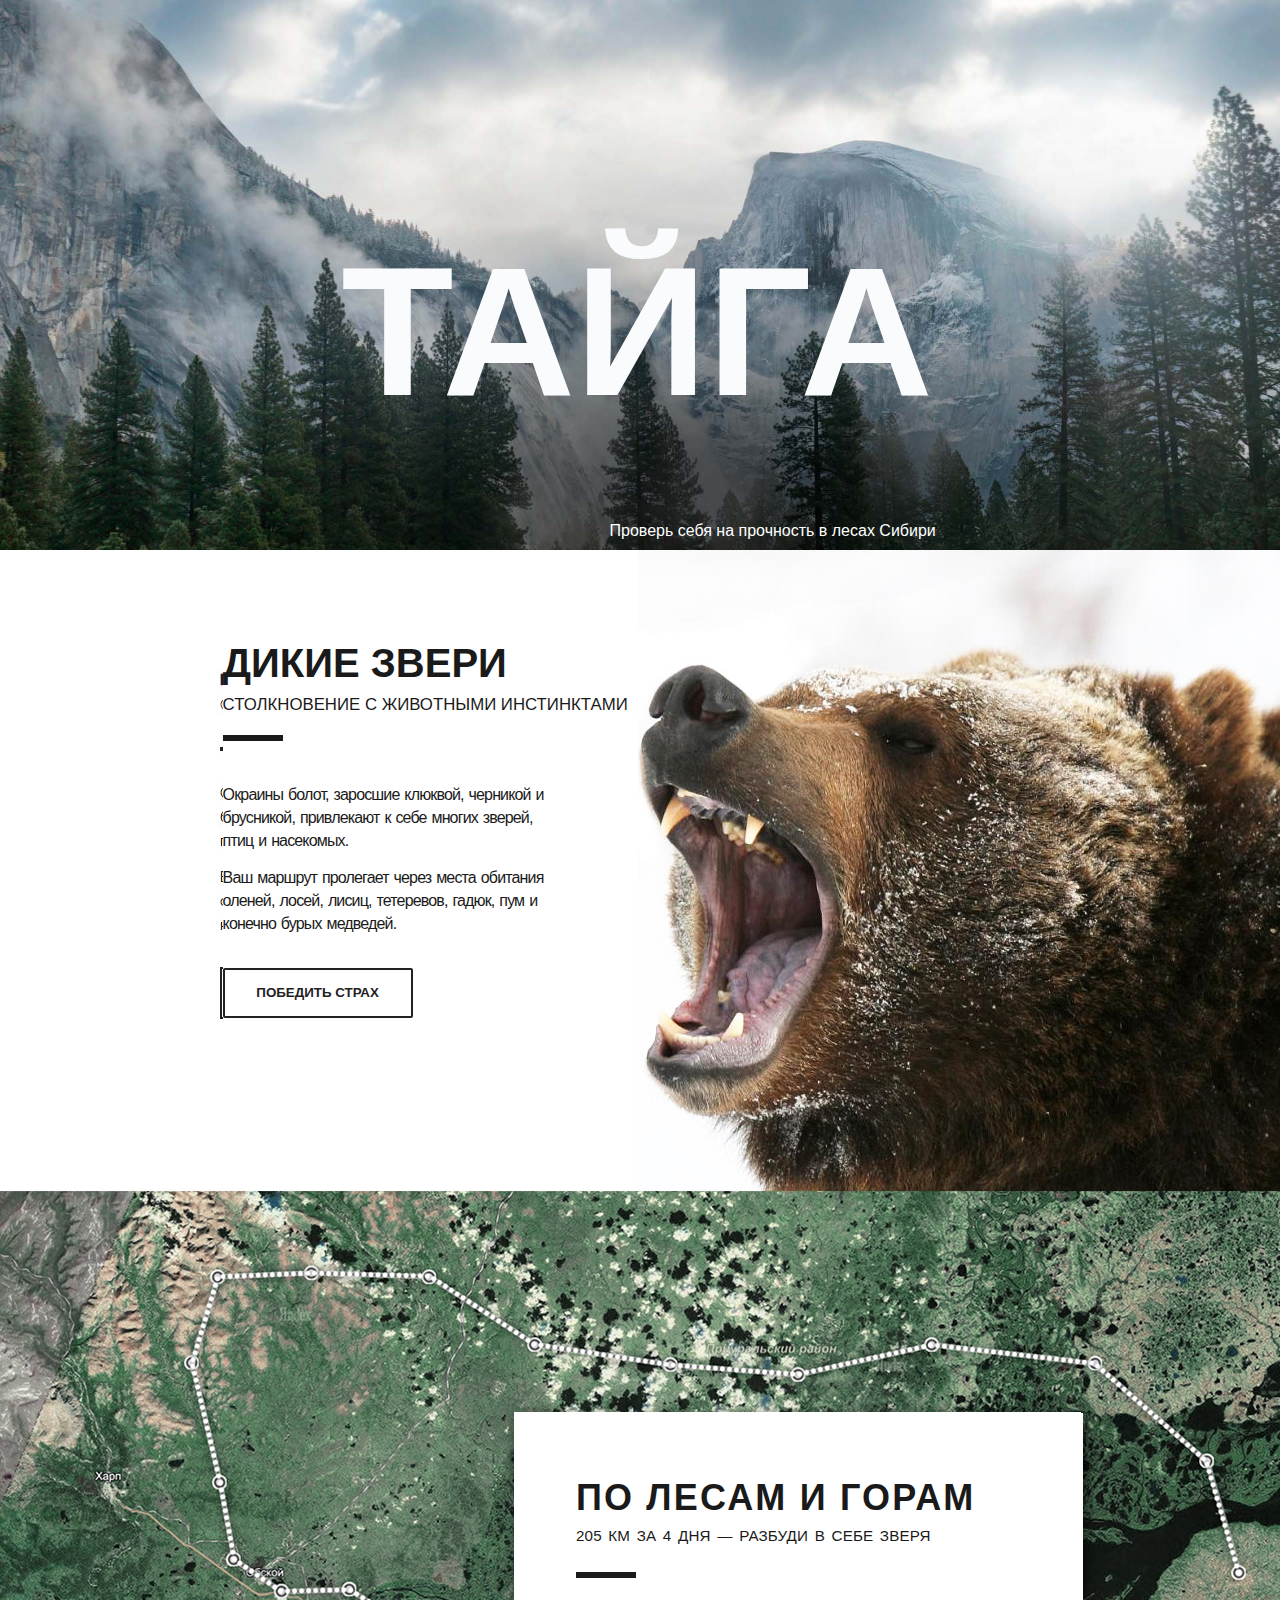
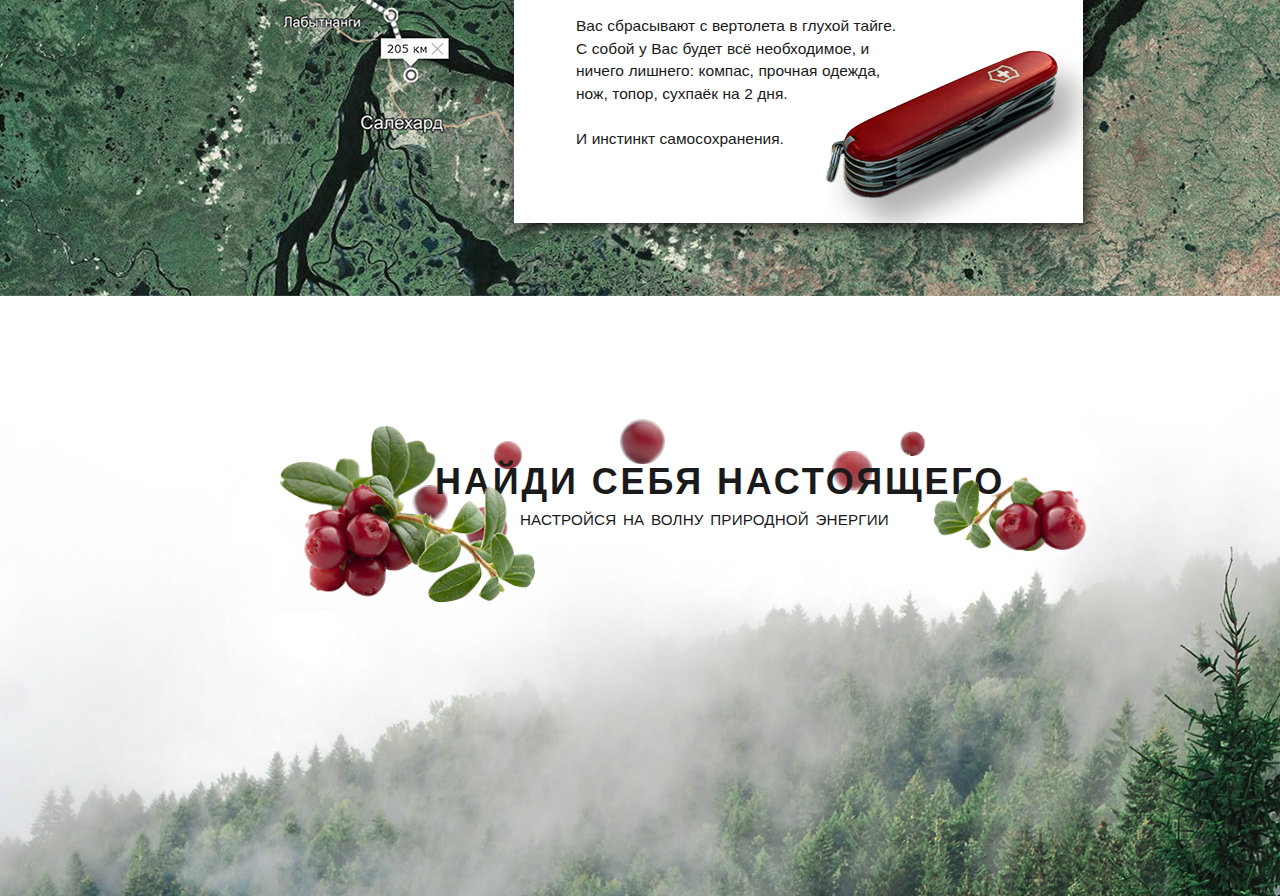
==== index.html @ 5189f790 "First complete WEB Project." ====
<!DOCTYPE html>
<html lang="ru">

<head>
    <meta charset="UTF-8">
    <meta http-equiv="X-UA-Compatible" content="IE=edge">
    <meta name="viewport" content="width=device-width, initial-scale=1.0">
    <link rel="stylesheet" href="css/style.css">
    <link rel="shortcut icon" href="img/favicon.png" type="image/x-icon">
    <title>Шаблон 001</title>
</head>

<body>

    <!-- Block - 1 -->

    <div class="block-1">
        <div class="img_wrap">
            <img src="img/taiga1.jpg" alt="">
        </div>
        <h1>ТАЙГА</h1>
        <blockquote>Проверь себя на прочность в лесах Сибири</blockquote>
        <button>Бросить вызов</button>
    </div>

    <!-- Block - 2 -->

    <div class="block-2">
        <div class="img_wrap">
            <h2>дикие звери</h1>
                <blockquote>столкновение с животными инстинктами</blockquote>
                <hr>
                <div class="text">
                    <p>Окраины болот, заросшие клюквой, черникой и брусникой, привлекают к себе многих зверей, птиц и
                        насекомых.</p>
                    <p>Ваш маршрут пролегает через места обитания оленей, лосей, лисиц, тетеревов, гадюк, пум и конечно
                        бурых медведей.</p>
                </div>
                <button>победить страх</button>
        </div>
    </div>

    <!-- Block - 3 -->

    <div class="block-3">
        <div class="img_wrap">
            <h2>по лесам и горам</h2>
            <blockquote>205 км за 4 дня — разбуди в себе зверя</blockquote>
            <hr>
            <div class="text">
                <p>Вас сбрасывают с вертолета в глухой тайге.<br>
                    С собой у Вас будет всё необходимое, и ничего лишнего: компас, прочная одежда, нож, топор,
                    сухпаёк на 2 дня.
                    <br>
                    <br>
                    И инстинкт самосохранения.
                </p>
            </div>
        </div>
        <img src="img/knife-taiga.png" alt="">

    </div>

    <!-- Block - 4 -->

    <div class="block-4">
        <div class="img_wrap">
            <h2>найди себя настоящего</h2>
            <blockquote>настройся на волну природной энергии</blockquote>
        </div>
        <img id="pic-1" src="img/bg-taiga-01.png" alt="">
        <img id="pic-2" src="img/bg-taiga-02.png" alt="">
        <img id="pic-3" src="img/bg-taiga-03.png" alt="">
        <img id="pic-4" src="img/bg-taiga-04.png" alt="">
        <img id="pic-5" src="img/bg-taiga-05.png" alt="">
        <img id="pic-6" src="img/bg-taiga-06.png" alt="">
        <img id="pic-7" src="img/bg-taiga-07.png" alt="">
    </div>

</body>

</html>
---- css/style.css ----
*{
    padding: 0;
    margin: 0;
}
body{
    font-size: 16px;
    font-family: "Roboto", sans-serif;
    color: #1a1a1a;
}

/* Block - 1 */

.block-1 .img_wrap {
    width: 100%;
    height: 550px;
    /* border-style: solid; */
    position: relative;
}
.img_wrap img {
    width: 100%;
    height: 100%;
    object-fit: cover;
    object-position: 0 0;
}
.block-1 h1{
    position: absolute;
    top: 25%;
    font-family: sans-serif;
    font-size: 11.5em;
    left: calc(100%/3.75);
    color: #fafbfd;
}

.block-1 blockquote{
    position: absolute;
    color:#fff;
    top: 58%;
    left:calc(100%/2.1);
    /* text-transform: uppercase; */
}

.block-1 button{
    position: absolute;
    width: 175px;
    height: 45px;
    top: 68%;
    left: calc(100%/1.67);
    background-color: transparent;
    display: inline-block;
    color: #fafbfd;
    font-weight: 700;
    text-decoration: none;
    user-select: none;
    outline: none;
    border: 2px solid;
    transition: 0.2s;
    text-transform: uppercase;
    /* transform: skewX(-10deg); */
    border-radius: 2px;
} 
.block-1 button:hover { background: rgba(255,255,255,.2); }
.block-1 button:active { background: white; }

/* Block - 2 */
.block-2{
    position: relative;
    width: 100%; 
    /* box-sizing: content-box; */
    height: 640px;
    background: url('../img/bg-taiga.jpg') 0 -770px no-repeat;
}

.block-2 .img_wrap{
    position: absolute;
    top: 0;
    left: calc(100%/5.75);
    width: 415px;
    height: 640px;
    background: rgba(255,255,255,1);
}
.block-2 h2{
    position: absolute;
    text-transform: uppercase;
    font-size: 2.5em;
    top: 91px;
}

.block-2 blockquote {
    position: absolute;
    text-transform: uppercase;
    font-size: 1.05em;
    top: 145px;
}
.block-2 .text{
    position: absolute;
    top: 233px;
    width: 80%;
    font-size: 1em;
    letter-spacing: -.85px;
    line-height: 1.45em;
    word-spacing: .08em;
}
.block-2 .text p{
    margin-bottom: 13px;
}
.block-2 button{
    position: absolute;
    width: 190px;
    height: 50px;
    top: 65.3%;
    left: 0;
    background-color: transparent;
    display: inline-block;
    font-weight: 700;
    text-decoration: none;
    user-select: none;
    padding: .5em 2em;
    outline: none;
    border: 2px solid;
    transition: 0.2s;
    text-transform: uppercase;
    /* transform: skewX(-10deg); */
    border-radius: 2px;
    color: rgb(34, 34, 34);
} 
.block-2 button:hover { background: rgba(155, 155, 155, 0.2); }
.block-2 button:active { background: rgb(34, 34, 34); }
.block-2 hr{
    margin: 185px 0;
    padding: 0;
	width: 60px;
    height: 6px;
	border: none;
	/* background: linear-gradient(45deg, #333, #ddd); */
	background: #1a1a1a;
}
/* Block - 3 */
.block-3{
    position: relative;
    width: 100%; 
    /* box-sizing: content-box; */
    height: 706px;
    background: url('../img/bg-taiga.jpg') 0 -1410px no-repeat;
}
.block-3 .img_wrap{
    position: absolute;
    top: 222px;
    left: 514px;
    width: 505px;
    height: 411px;
    background: rgba(255,255,255,1);
    padding-left: 62px;
}
.block-3 h2{
    position: absolute;
    text-transform: uppercase;
    font-size: 2.25em;
    top: 65px;
    letter-spacing: .06em;
}

.block-3 blockquote {
    position: absolute;
    text-transform: uppercase;
    font-size: .95em;
    top: 115px;
    letter-spacing: .008em;
    word-spacing: .15em;
}
.block-3 hr{
    margin: 160px 0;
    padding: 0;
    width: 60px;
    height: 6px;
    border: none;
    /* background: linear-gradient(45deg, #333, #ddd); */
    background: #1a1a1a;
}
.block-3 .text{
    position: absolute;
    top: 203px;
    width: 60%;
    font-size: .97em;
    letter-spacing: .005px;
    line-height: 1.45em;
    word-spacing: .01em;
    /* color: rgba(155, 155, 155, 0.7); */
}
.block-3 .text p{
    margin-bottom: 13px;
}
.block-3 img{
    position: absolute;
    top: 460px;
    left: 820px;
    width: 22%;
}
.block-4{
    position: relative;
    width: 100%; 
    height: 600px;
    background: url('../img/block-4.png') 0 -15px no-repeat;   
}
.block-4 .img_wrap{
    /* position: relative; */
    /* top: 222px; */
    /* left: 270px; */
    margin-top: 0;
    margin-left: 250px;
    width: 850px;
    height: 300px;
    /* background: rgba(255,0,255,.4); */
}
.block-4 h2{
    position: absolute;
    text-transform: uppercase;
    font-size: 2.25em;
    top: 165px;
    left: 435px;
    letter-spacing: .08em;
    text-align: center;
    z-index: 9;
}

.block-4 blockquote {
    position: absolute;
    text-transform: uppercase;
    font-size: .95em;
    top: 215px;
    left:520px;
    letter-spacing: .01em;
    word-spacing: .15em;
    z-index: 9;
}
#pic-1{
    position: absolute;
    width: 20%;
    top: 130px;
    left: 280px;
    z-index: 10;
}
#pic-2{
    position: absolute;
    width: 2.8%;
    top: 189px;
    left: 412px;
    z-index: 1;
}
#pic-3{
    position: absolute;
    width: 2.2%;
    top: 145px;
    left: 494px;
    z-index: 1;
}
#pic-4{
    position: absolute;
    width: 3.5%;
    top: 123px;
    left: 620px;
    z-index: 10;
}
#pic-5{
    position: absolute;
    width: 3.1%;
    top: 155px;
    left: 832px;
    z-index: 1;
}
#pic-6{
    position: absolute;
    width: 2%;
    top: 135px;
    right: 354px;
    z-index: 10;
}
#pic-7{
    position: absolute;
    width: 12%;
    top: 180px;
    right: 193px;
    z-index: 10;
}
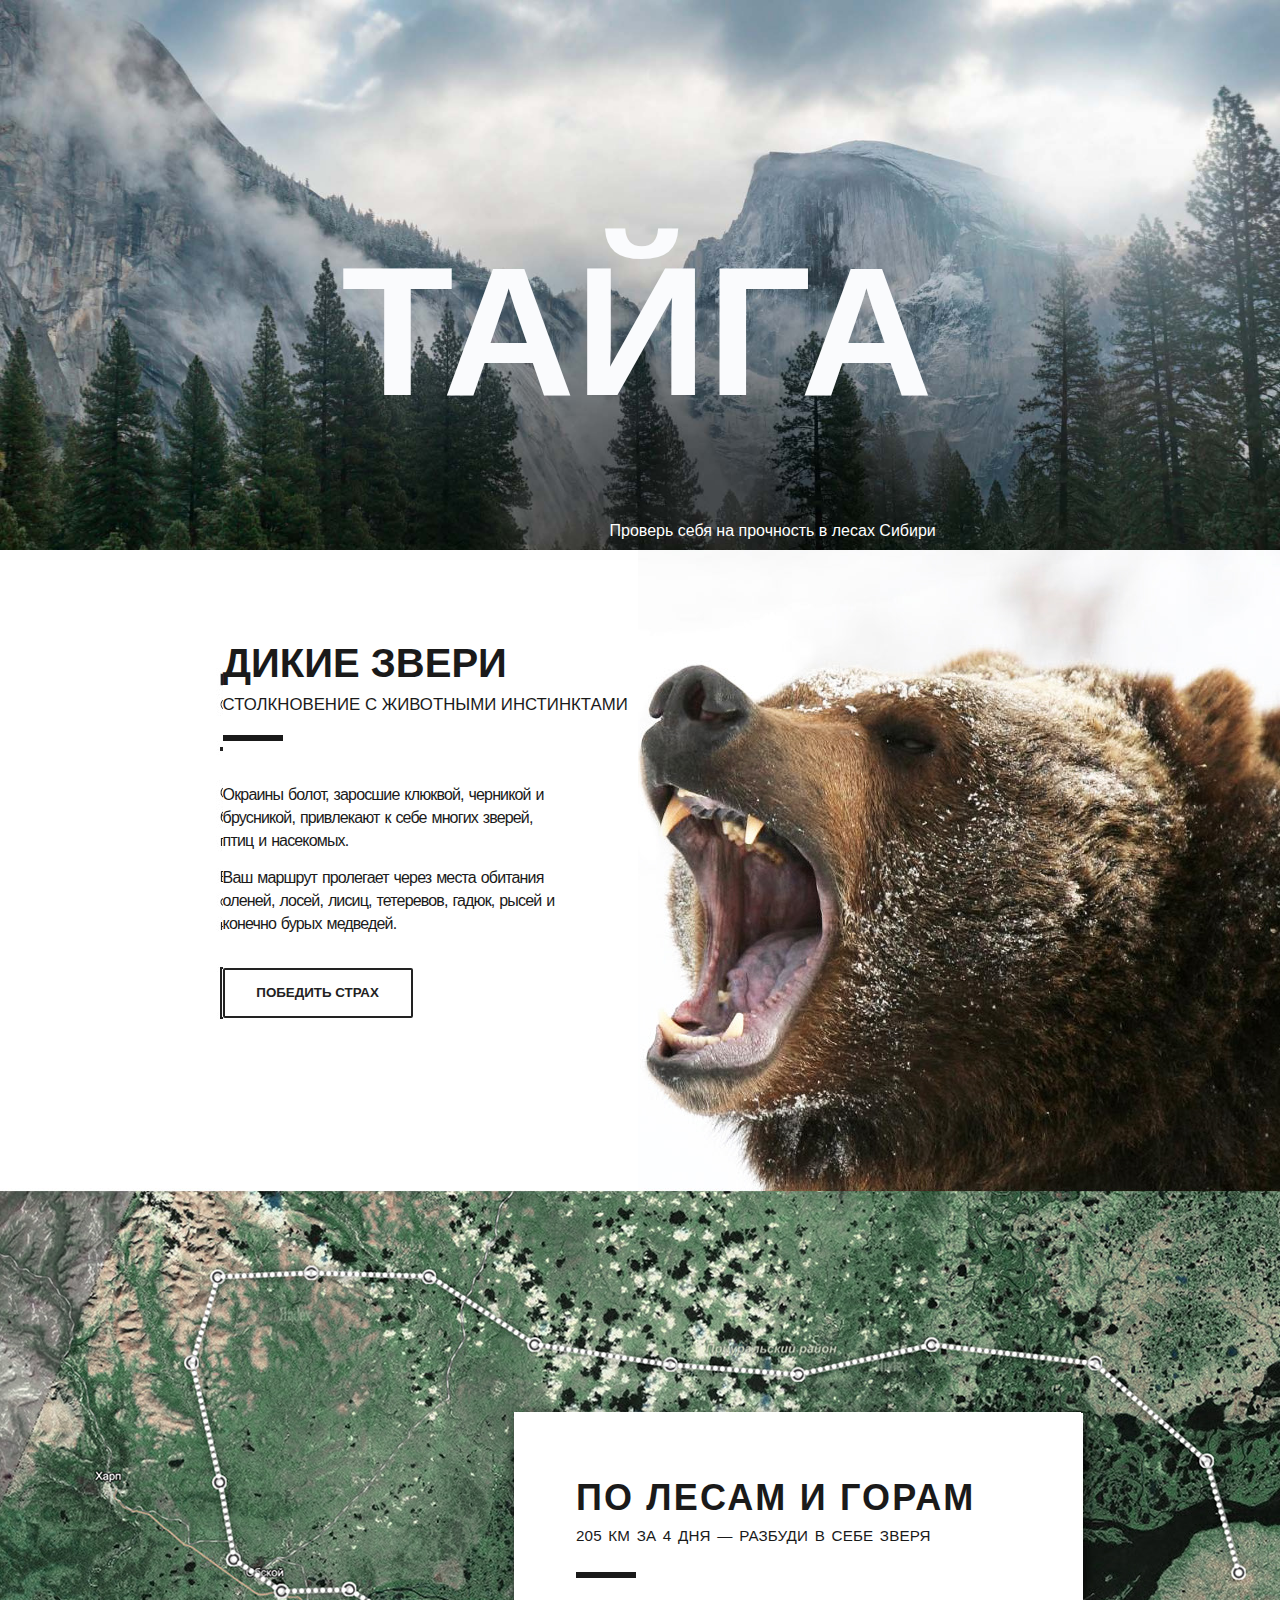
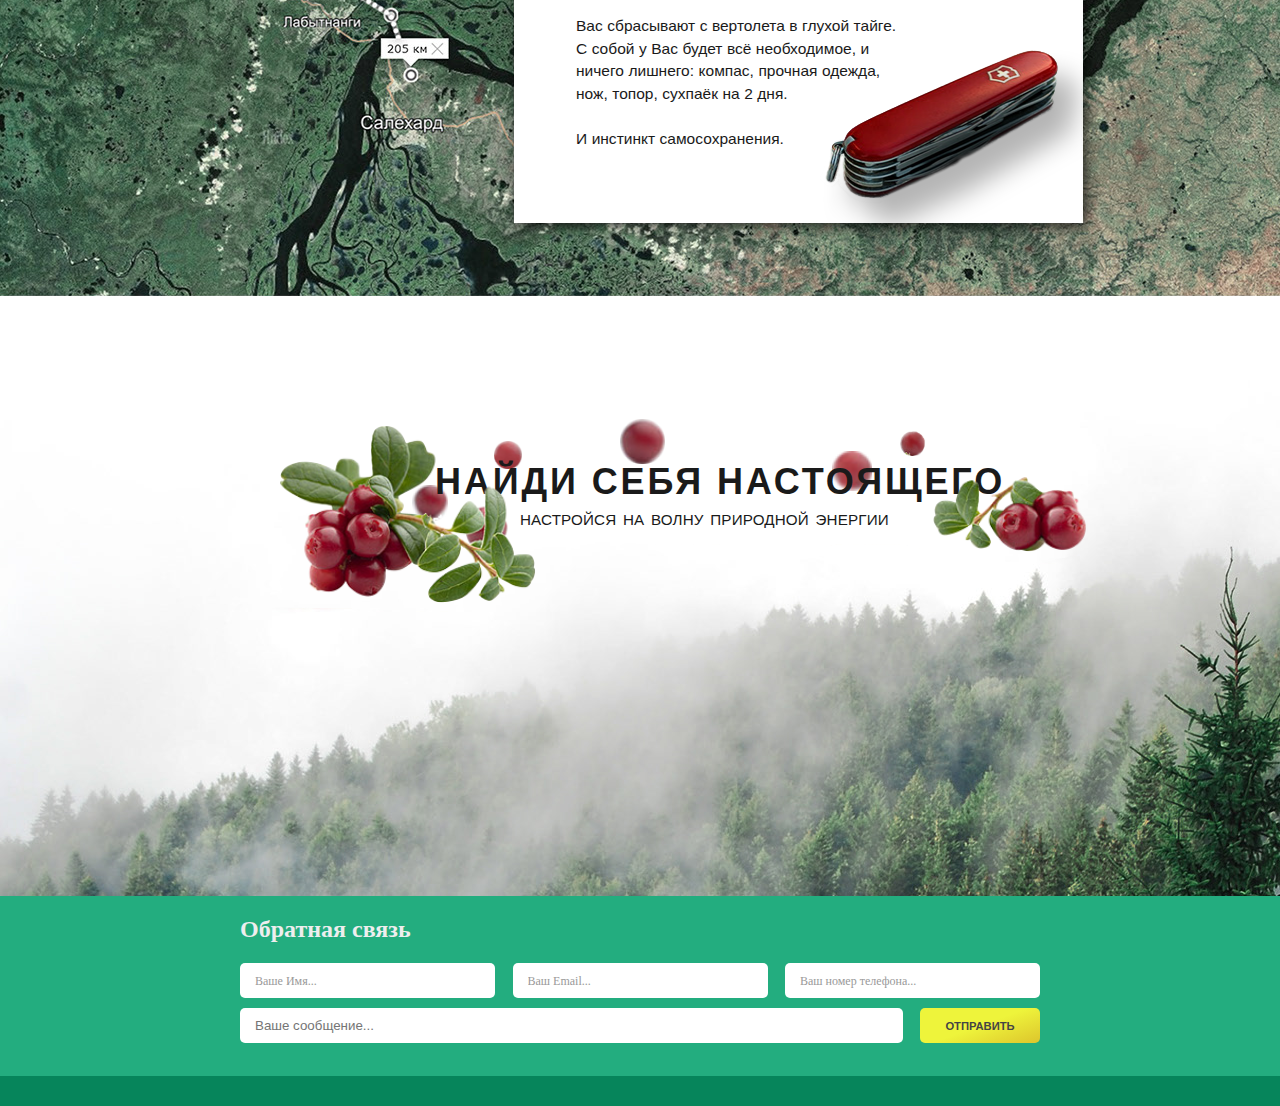
==== commit d0c5bbb6: "Add feedback form" ====
--- a/index.html
+++ b/index.html
@@ -7,6 +7,7 @@
     <meta name="viewport" content="width=device-width, initial-scale=1.0">
     <link rel="stylesheet" href="css/style.css">
     <link rel="shortcut icon" href="img/favicon.png" type="image/x-icon">
+    <link rel="yandex-tableau-widget" href="manifest.json" />
     <title>Шаблон 001</title>
 </head>
 
@@ -20,7 +21,7 @@
         </div>
         <h1>ТАЙГА</h1>
         <blockquote>Проверь себя на прочность в лесах Сибири</blockquote>
-        <button>Бросить вызов</button>
+        <a href="#feedback"><button>Бросить вызов</button></a>
     </div>
 
     <!-- Block - 2 -->
@@ -33,7 +34,8 @@
                 <div class="text">
                     <p>Окраины болот, заросшие клюквой, черникой и брусникой, привлекают к себе многих зверей, птиц и
                         насекомых.</p>
-                    <p>Ваш маршрут пролегает через места обитания оленей, лосей, лисиц, тетеревов, гадюк, пум и конечно
+                    <p>Ваш маршрут пролегает через места обитания оленей, лосей, лисиц, тетеревов, гадюк, рысей и
+                        конечно
                         бурых медведей.</p>
                 </div>
                 <button>победить страх</button>
@@ -77,6 +79,30 @@
         <img id="pic-7" src="img/bg-taiga-07.png" alt="">
     </div>
 
+
+    <!-- Feedback -->
+    <footer>
+        <a name="feedback"></a>
+        <div class="wrapper-fb">
+            <h2>Обратная связь</h2>
+            <!-- <hr> -->
+            <form action="" method="post">
+
+                <!-- data_form -->
+                <div class="data_form">
+                    <input name="login" placeholder="Ваше Имя...">
+                    <input name="mail" placeholder="Ваш Email...">
+                    <input name="phone" placeholder="Ваш номер телефона...">
+                </div>
+                <div class="data_text">
+                    <input placeholder="Ваше сообщение...">
+                    <!-- <input type="file"> -->
+                    <button type="submit" value="Send">ОТПРАВИТЬ</button>
+                </div>
+            </form>
+        </div>
+
+    </footer>
 </body>
 
 </html>--- a/css/style.css
+++ b/css/style.css
@@ -3,6 +3,7 @@
     margin: 0;
 }
 body{
+    background-color: #23ad7f;
     font-size: 16px;
     font-family: "Roboto", sans-serif;
     color: #1a1a1a;
@@ -280,4 +281,78 @@
     top: 180px;
     right: 193px;
     z-index: 10;
+}
+footer{
+    background-color:  #23ad7f;
+    border-bottom: 30px solid  #06855b;
+}
+.wrapper-fb{
+/* Непосредственно контейнер Обратной Связи */
+    width: 800px;
+    height: 180px;
+    max-width: 100%;
+    margin: auto;
+}
+.data_form{
+    display: flex;  
+    justify-content: space-between;    
+}
+.wrapper-fb form{
+    border: 3 px solid rgb(0, 0, 134);
+}
+
+.wrapper-fb h2{
+    /* color:#fafbfd; */
+    font-family: "Tahoma";
+    padding: 20px 0;
+    color: #eee;
+}
+.wrapper-fb hr{
+    width: 20px;
+    height: 3px;
+    color: #000;
+    transform: rotate(90deg);
+    display: inline-block;
+}
+.wrapper-fb form{
+}
+.wrapper-fb form input {
+    border: none;
+    border-radius: 5px;
+    padding: 0 15px;
+    height: 35px;
+    width: 225px;
+    /* display: block; */
+    /* flex-direction: row; */
+    /* justify-content: center; */
+}
+.data_form input::-webkit-input-placeholder {
+    color:#999;
+    font-size: .9em;
+    font-family: 'Tahoma';
+}
+
+.wrapper-fb form .data_text input {
+    height: 35px;
+    width: 633px;
+    margin-top: 10px;
+    margin-right: 13px;
+}
+.data_text{
+    display: flex;
+    justify-content: space-between;
+}
+/* Отправить */
+
+.wrapper-fb form button {
+    width: 120px;
+    height: 35px;
+    margin-top: 10px;
+    border-radius: 5px;
+    border: none;
+    font-weight: bold;
+    font-size: 0.7em;
+    color: #444;
+    background: linear-gradient(160deg, #eef43b 50%, #ddc52c 100%);
+    
 }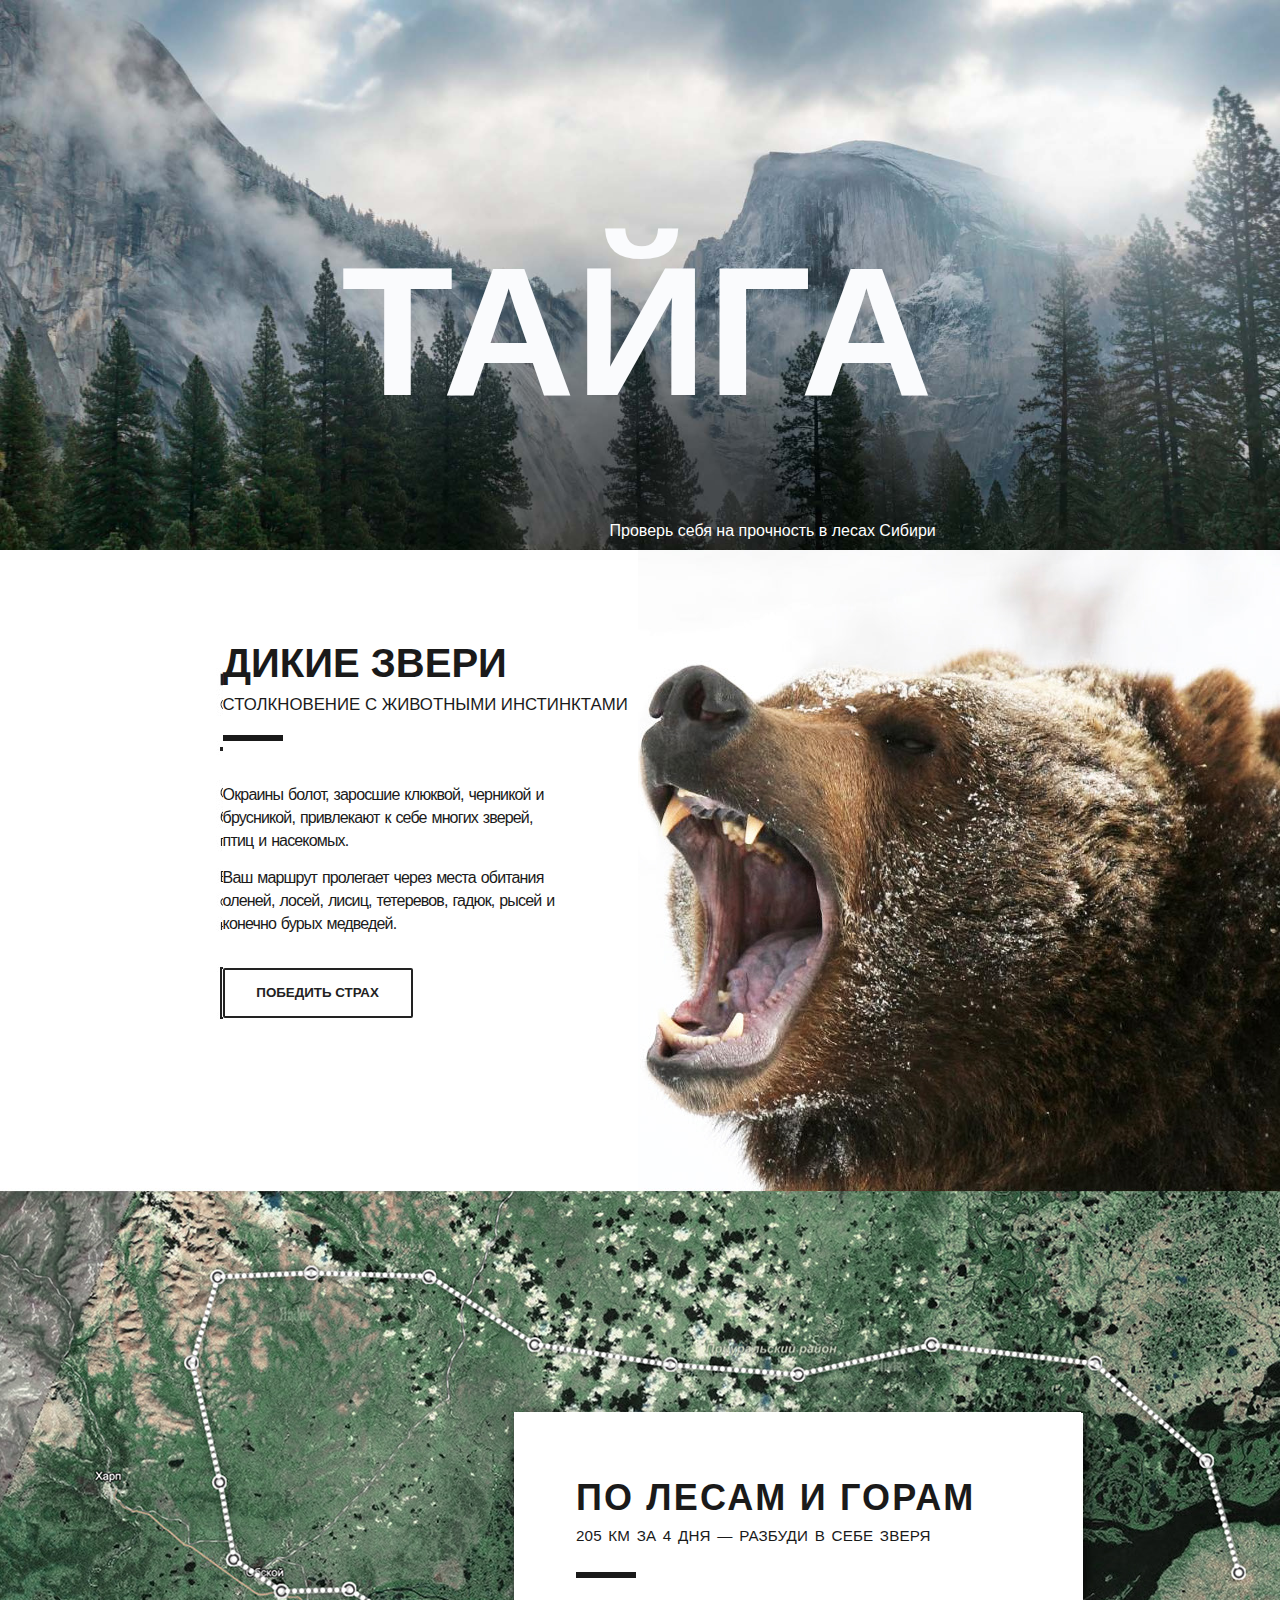
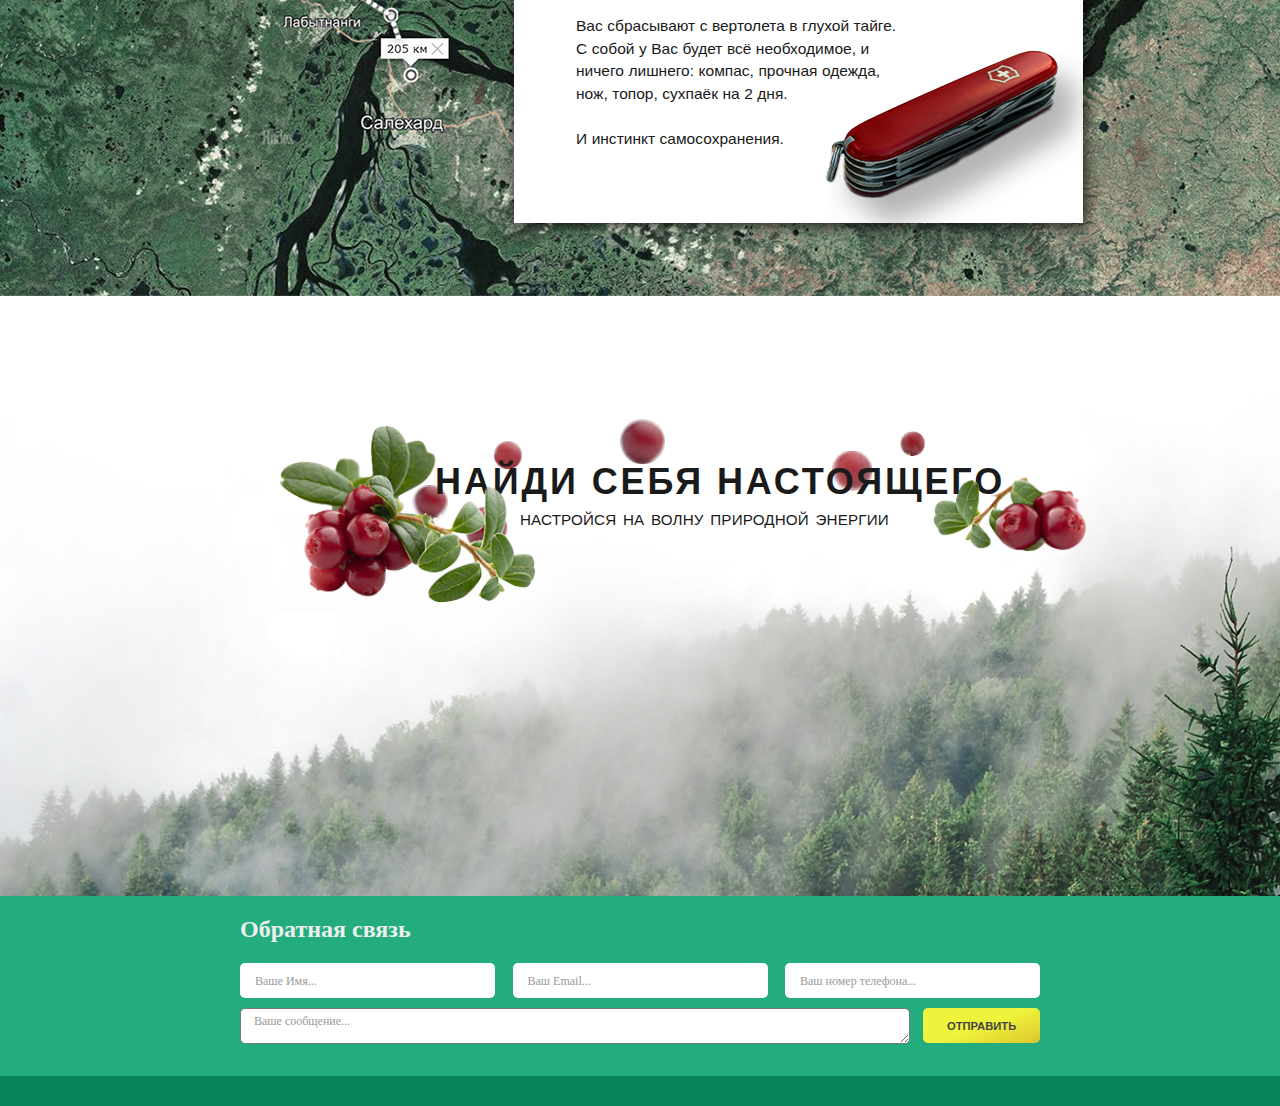
==== commit c3b8eac9: "Modified feedback form (textarea)" ====
--- a/index.html
+++ b/index.html
@@ -90,12 +90,14 @@
 
                 <!-- data_form -->
                 <div class="data_form">
-                    <input name="login" placeholder="Ваше Имя...">
-                    <input name="mail" placeholder="Ваш Email...">
-                    <input name="phone" placeholder="Ваш номер телефона...">
+                    <input name="login" placeholder="Ваше Имя..." required>
+                    <input name="mail" placeholder="Ваш Email..." required>
+                    <input name="phone" placeholder="Ваш номер телефона..." required>
                 </div>
                 <div class="data_text">
-                    <input placeholder="Ваше сообщение...">
+                    <textarea name="comment" id="" cols="" rows="" wrap="soft" style="resize: vertical;"
+                        maxlength="1000" placeholder="Ваше сообщение..." required></textarea>
+                    <!-- <input type="text" placeholder="Ваше сообщение..."> -->
                     <!-- <input type="file"> -->
                     <button type="submit" value="Send">ОТПРАВИТЬ</button>
                 </div>
@@ -103,6 +105,16 @@
         </div>
 
     </footer>
+    <script>
+        $(document).ready(function () {
+            $(form).keydown(function (event) {
+                if (event.keyCode == 13) {
+                    event.preventDefault();
+                    return false;
+                }
+            });
+        });
+    </script>
 </body>
 
 </html>--- a/css/style.css
+++ b/css/style.css
@@ -326,17 +326,26 @@
     /* flex-direction: row; */
     /* justify-content: center; */
 }
-.data_form input::-webkit-input-placeholder {
+.wrapper-fb form input:focus, .wrapper-fb form textarea:focus{
+    border: none;
+}
+
+.data_form input::-webkit-input-placeholder, .wrapper-fb form .data_text textarea::-webkit-input-placeholder {
     color:#999;
     font-size: .9em;
     font-family: 'Tahoma';
 }
 
-.wrapper-fb form .data_text input {
-    height: 35px;
-    width: 633px;
+.wrapper-fb form .data_text textarea {
+    height: 24px;
+    width: 660px;
     margin-top: 10px;
     margin-right: 13px;
+    padding: 5px 13px;
+    border-radius: 5px;
+}
+.wrapper-fb form .data_text textarea:focus {
+    height: 50px;
 }
 .data_text{
     display: flex;
